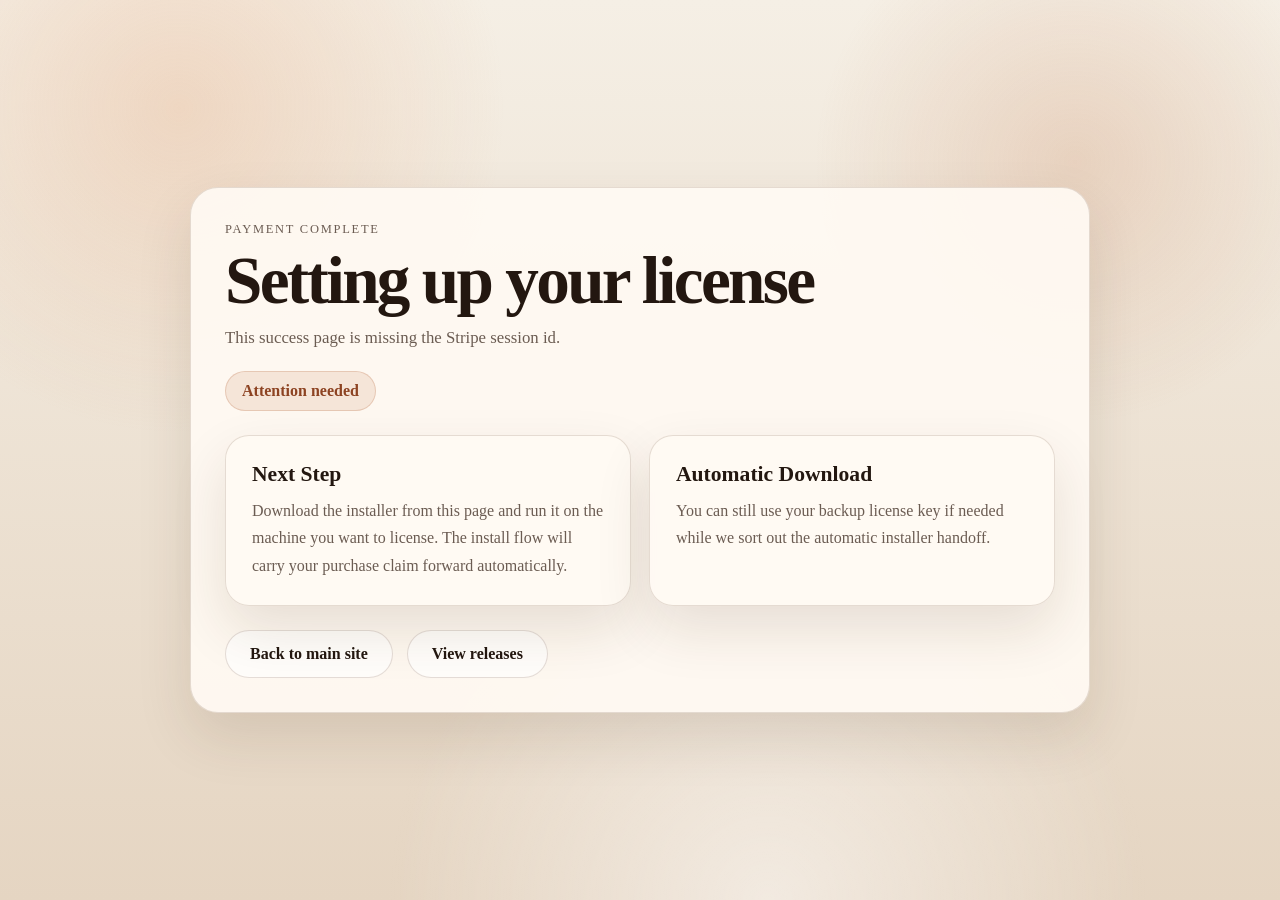
==== success.html @ 4060db36 "Publish updated success page installer flow" ====
<!DOCTYPE html>
<html lang="en">
<head>
  <meta charset="UTF-8" />
  <meta name="viewport" content="width=device-width, initial-scale=1.0" />
  <title>Automator Success</title>
  <meta
    name="description"
    content="Automator checkout success page for license activation and installer download."
  />
  <link rel="stylesheet" href="style.css" />
</head>
<body>
  <div class="page-bg"></div>

  <main class="success-shell">
    <section class="success-card">
      <p class="eyebrow">Payment Complete</p>
      <h1 class="success-title">Setting up your license</h1>
      <p class="success-lead" id="status-message">
        We are confirming your subscription and preparing your activation details.
      </p>

      <div class="status-pill" id="status-pill">Waiting for license</div>

      <div class="license-panel" id="license-panel" hidden>
        <div class="license-row">
          <span class="license-label">License Key</span>
          <code class="license-code" id="license-key">Preparing...</code>
        </div>
        <p class="license-help" id="license-help">
          Keep this as your backup key. The installer from this page will try to license the app automatically on this machine.
        </p>
        <div class="license-actions">
          <button class="button primary small-button" id="copy-license-button" type="button">
            Copy License
          </button>
          <a class="button secondary small-button" id="manual-download-link" href="https://web-production-d343.up.railway.app/billing/stripe/download-installer">
            Download Installer
          </a>
        </div>
      </div>

      <div class="success-grid">
        <article class="card">
          <h2>Next Step</h2>
          <p>
            Download the installer from this page and run it on the machine you want to license. The install flow will carry your purchase claim forward automatically.
          </p>
        </article>

        <article class="card">
          <h2>Automatic Download</h2>
          <p id="download-message">
            When your license is ready, this page will automatically download the installer that is tied to this purchase.
          </p>
        </article>
      </div>

      <div class="checkout-actions success-actions">
        <a class="button secondary" href="index.html">Back to main site</a>
        <a class="button secondary" href="https://github.com/Pbot22/Automator/releases/latest">View releases</a>
      </div>
    </section>
  </main>

  <script>
    (function () {
      const params = new URLSearchParams(window.location.search);
      const sessionId = params.get("session_id") || "";
      const statusMessage = document.getElementById("status-message");
      const statusPill = document.getElementById("status-pill");
      const licensePanel = document.getElementById("license-panel");
      const licenseKey = document.getElementById("license-key");
      const copyButton = document.getElementById("copy-license-button");
      const manualDownloadLink = document.getElementById("manual-download-link");
      const downloadMessage = document.getElementById("download-message");

      let downloadStarted = false;
      let pollAttempts = 0;
      const maxPollAttempts = 18;

      function setReadyState(summary) {
        statusPill.textContent = "License ready";
        statusPill.classList.add("ready");
        statusMessage.textContent = summary.message || "Your license is ready.";
        licensePanel.hidden = false;
        licenseKey.textContent = summary.license_key || "";
        manualDownloadLink.href = summary.download_url || manualDownloadLink.href;
        downloadMessage.textContent =
          "Your installer download will start automatically in a few seconds. If it does not, use the download button.";

        if (!downloadStarted && summary.download_url) {
          downloadStarted = true;
          window.setTimeout(() => {
            window.location.href = summary.download_url;
          }, 5000);
        }
      }

      function setPendingState(message) {
        statusPill.textContent = "Preparing license";
        statusPill.classList.remove("ready");
        statusMessage.textContent = message || "Payment succeeded. We are still preparing your license.";
        downloadMessage.textContent =
          "Please stay on this page while we confirm your purchase and prepare your installer handoff.";
      }

      function setErrorState(message) {
        statusPill.textContent = "Attention needed";
        statusPill.classList.remove("ready");
        statusMessage.textContent = message || "We could not load your license details yet.";
        downloadMessage.textContent =
          "You can still use your backup license key if needed while we sort out the automatic installer handoff.";
      }

      async function fetchSummary() {
        if (!sessionId) {
          setErrorState("This success page is missing the Stripe session id.");
          return;
        }

        try {
          const response = await fetch(
            "https://web-production-d343.up.railway.app/billing/stripe/session-summary?session_id=" +
              encodeURIComponent(sessionId),
            { headers: { Accept: "application/json" } }
          );

          if (!response.ok) {
            throw new Error("Summary request failed with status " + response.status);
          }

          const summary = await response.json();
          manualDownloadLink.href = summary.download_url || manualDownloadLink.href;

          if (summary.ready) {
            setReadyState(summary);
            return;
          }

          pollAttempts += 1;
          setPendingState(summary.message);
          if (pollAttempts < maxPollAttempts) {
            window.setTimeout(fetchSummary, 2500);
          } else {
            setErrorState("Payment succeeded, but the license lookup timed out. Please wait a minute and refresh this page.");
          }
        } catch (error) {
          pollAttempts += 1;
          if (pollAttempts < maxPollAttempts) {
            setPendingState("We are still checking your purchase. Please wait a moment.");
            window.setTimeout(fetchSummary, 2500);
            return;
          }
          setErrorState("We could not confirm your license automatically. Please refresh or contact support.");
        }
      }

      copyButton.addEventListener("click", async () => {
        const value = licenseKey.textContent.trim();
        if (!value || value === "Preparing...") {
          return;
        }
        try {
          await navigator.clipboard.writeText(value);
          copyButton.textContent = "Copied";
          statusMessage.textContent = "License copied. Your installer download should begin automatically in a few seconds.";
          window.setTimeout(() => {
            copyButton.textContent = "Copy License";
          }, 1500);
        } catch (error) {
          copyButton.textContent = "Copy failed";
          window.setTimeout(() => {
            copyButton.textContent = "Copy License";
          }, 1500);
        }
      });

      fetchSummary();
    })();
  </script>
</body>
</html>
---- style.css ----
:root {
  --bg-top: #f5efe5;
  --bg-bottom: #e5d5c2;
  --panel: rgba(255, 250, 244, 0.92);
  --panel-strong: #fff8f0;
  --text: #231710;
  --muted: #6b5c52;
  --accent: #b35a2f;
  --accent-dark: #8d4322;
  --accent-soft: #f0c7a3;
  --line: rgba(110, 80, 58, 0.18);
  --shadow: 0 24px 55px rgba(69, 39, 20, 0.12);
}

* {
  box-sizing: border-box;
}

html {
  scroll-behavior: smooth;
}

body {
  margin: 0;
  font-family: Georgia, "Times New Roman", serif;
  color: var(--text);
  background: linear-gradient(180deg, var(--bg-top) 0%, var(--bg-bottom) 100%);
  min-height: 100vh;
  position: relative;
}

.page-bg {
  position: fixed;
  inset: 0;
  background:
    radial-gradient(circle at 14% 12%, rgba(229, 170, 129, 0.32), transparent 24%),
    radial-gradient(circle at 84% 18%, rgba(196, 122, 78, 0.22), transparent 20%),
    radial-gradient(circle at 60% 100%, rgba(255, 255, 255, 0.5), transparent 32%);
  pointer-events: none;
}

.container {
  width: min(1120px, calc(100% - 32px));
  margin: 0 auto;
  position: relative;
  z-index: 1;
}

.hero {
  padding: 88px 0 48px;
}

.hero-layout {
  display: grid;
  grid-template-columns: minmax(0, 1.25fr) minmax(310px, 0.75fr);
  gap: 28px;
  align-items: start;
}

.hero-copy {
  max-width: 760px;
}

.eyebrow,
.panel-label {
  margin: 0 0 12px;
  font-size: 0.78rem;
  text-transform: uppercase;
  letter-spacing: 0.14em;
  color: var(--muted);
}

h1 {
  margin: 0;
  font-size: clamp(3rem, 7vw, 5.5rem);
  line-height: 0.96;
  letter-spacing: -0.04em;
}

h2 {
  margin: 0;
}

.lead {
  margin: 20px 0 0;
  font-size: 1.18rem;
  line-height: 1.7;
  color: var(--muted);
  max-width: 700px;
}

.hero-actions,
.checkout-actions {
  display: flex;
  flex-wrap: wrap;
  gap: 14px;
  margin-top: 28px;
}

.button {
  display: inline-block;
  padding: 14px 24px;
  border-radius: 999px;
  text-decoration: none;
  font-weight: 700;
  transition: transform 0.18s ease, background-color 0.18s ease, color 0.18s ease, border-color 0.18s ease;
}

.button:hover {
  transform: translateY(-1px);
}

.button.primary,
.button.wide {
  background: var(--accent);
  color: #fff;
}

.button.primary:hover,
.button.wide:hover {
  background: var(--accent-dark);
}

.button.primary.alt {
  background: #955035;
}

.button.secondary {
  border: 1px solid var(--line);
  color: var(--text);
  background: rgba(255, 255, 255, 0.62);
}

.button.wide {
  width: 100%;
  text-align: center;
}

.meta {
  margin-top: 18px;
  color: var(--muted);
  font-size: 0.96rem;
  max-width: 670px;
}

.pricing-panel,
.checkout-card,
.card {
  background: var(--panel);
  border: 1px solid var(--line);
  border-radius: 24px;
  box-shadow: var(--shadow);
  backdrop-filter: blur(6px);
}

.pricing-panel {
  padding: 22px;
  display: grid;
  gap: 16px;
}

.price-card {
  background: rgba(255, 255, 255, 0.62);
  border: 1px solid var(--line);
  border-radius: 22px;
  padding: 18px;
}

.price-card.featured {
  background: linear-gradient(180deg, var(--panel-strong) 0%, rgba(252, 238, 222, 0.95) 100%);
}

.price-top {
  margin-bottom: 16px;
}

.price-top h2 {
  font-size: 1.6rem;
  margin-bottom: 8px;
}

.price-copy {
  margin: 0;
  color: var(--muted);
  line-height: 1.6;
}

.grid {
  display: grid;
  grid-template-columns: repeat(2, minmax(0, 1fr));
  gap: 18px;
  padding-bottom: 22px;
}

.card {
  padding: 26px;
}

.card h2 {
  margin-bottom: 10px;
  font-size: 1.35rem;
}

.card p {
  margin: 0;
  line-height: 1.72;
  color: var(--muted);
}

.card a {
  color: var(--accent-dark);
}

.support-note {
  margin-top: 14px;
}

.checkout-section {
  padding-bottom: 56px;
}

.checkout-card {
  padding: 28px;
}

.checkout-card h2 {
  font-size: 2rem;
  margin-bottom: 10px;
}

.checkout-card p {
  margin: 0;
  color: var(--muted);
  line-height: 1.7;
  max-width: 760px;
}

.footer {
  border-top: 1px solid var(--line);
  padding: 22px 0 32px;
}

.footer-inner {
  display: flex;
  justify-content: space-between;
  gap: 16px;
  flex-wrap: wrap;
  color: var(--muted);
  font-size: 0.95rem;
}

.success-shell {
  min-height: 100vh;
  display: grid;
  place-items: center;
  padding: 40px 16px;
  position: relative;
  z-index: 1;
}

.success-card {
  width: min(900px, 100%);
  background: var(--panel);
  border: 1px solid var(--line);
  border-radius: 28px;
  box-shadow: var(--shadow);
  padding: 34px;
}

.success-title {
  font-size: clamp(2.4rem, 6vw, 4.2rem);
  margin-bottom: 10px;
}

.success-lead {
  margin: 0;
  color: var(--muted);
  line-height: 1.75;
  font-size: 1.05rem;
  max-width: 720px;
}

.status-pill {
  display: inline-flex;
  align-items: center;
  margin-top: 18px;
  padding: 10px 16px;
  border-radius: 999px;
  background: rgba(179, 90, 47, 0.12);
  border: 1px solid rgba(179, 90, 47, 0.22);
  color: var(--accent-dark);
  font-weight: 700;
}

.status-pill.ready {
  background: rgba(67, 143, 78, 0.14);
  border-color: rgba(67, 143, 78, 0.22);
  color: #2f6f37;
}

.license-panel {
  margin-top: 22px;
  background: linear-gradient(180deg, rgba(255, 251, 246, 0.98) 0%, rgba(248, 236, 223, 0.92) 100%);
  border: 1px solid rgba(179, 90, 47, 0.16);
  border-radius: 22px;
  padding: 20px;
  box-shadow: 0 18px 38px rgba(103, 61, 34, 0.10);
}

.license-row {
  display: flex;
  flex-direction: column;
  gap: 10px;
}

.license-label {
  font-size: 0.82rem;
  text-transform: uppercase;
  letter-spacing: 0.14em;
  color: var(--muted);
}

.license-code {
  display: block;
  background: rgba(255, 255, 255, 0.82);
  border: 1px solid rgba(35, 23, 16, 0.10);
  border-radius: 16px;
  padding: 14px 16px;
  font-size: 1.08rem;
  font-weight: 700;
  overflow-wrap: anywhere;
  color: var(--text);
}

.license-help {
  margin: 14px 0 0;
  color: var(--muted);
  line-height: 1.7;
}

.license-actions {
  display: flex;
  flex-wrap: wrap;
  gap: 12px;
  margin-top: 16px;
}

.small-button {
  padding: 12px 18px;
}

.success-grid {
  display: grid;
  grid-template-columns: repeat(2, minmax(0, 1fr));
  gap: 18px;
  margin-top: 24px;
}

.success-actions {
  margin-top: 24px;
}

@media (max-width: 900px) {
  .hero-layout {
    grid-template-columns: 1fr;
  }
}

@media (max-width: 760px) {
  .hero {
    padding: 72px 0 36px;
  }

  .grid {
    grid-template-columns: 1fr;
  }

  .lead {
    font-size: 1.05rem;
  }

  .button {
    width: 100%;
    text-align: center;
  }

  .checkout-card h2 {
    font-size: 1.6rem;
  }

  .success-card {
    padding: 24px;
  }

  .success-grid {
    grid-template-columns: 1fr;
  }
}
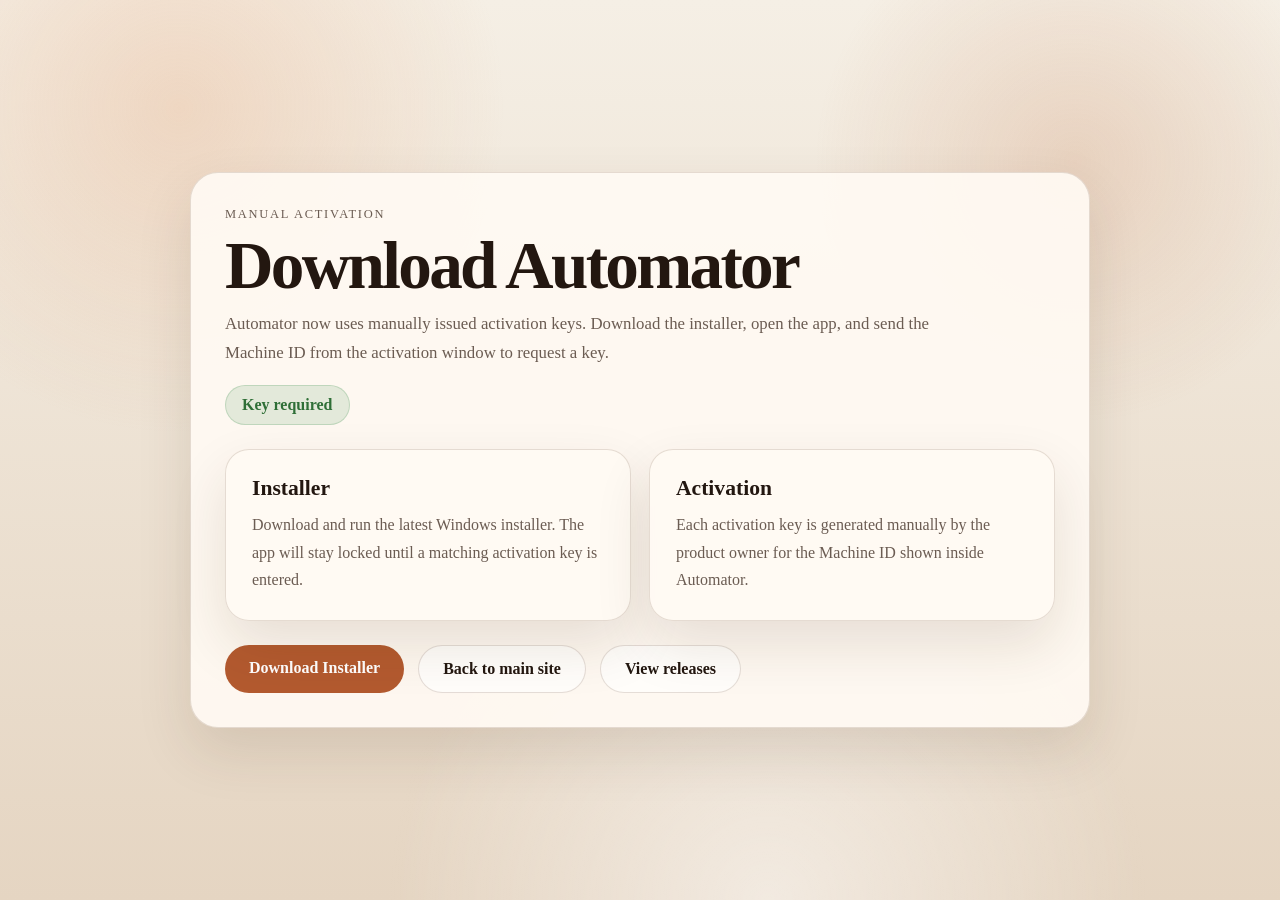
==== commit 14e9f829: "Replace checkout success page with manual activation instructions" ====
--- a/success.html
+++ b/success.html
@@ -3,10 +3,10 @@
 <head>
   <meta charset="UTF-8" />
   <meta name="viewport" content="width=device-width, initial-scale=1.0" />
-  <title>Automator Success</title>
+  <title>Automator Download</title>
   <meta
     name="description"
-    content="Automator checkout success page for license activation and installer download."
+    content="Automator download and manual activation instructions."
   />
   <link rel="stylesheet" href="style.css" />
 </head>
@@ -15,170 +15,41 @@
 
   <main class="success-shell">
     <section class="success-card">
-      <p class="eyebrow">Payment Complete</p>
-      <h1 class="success-title">Setting up your license</h1>
-      <p class="success-lead" id="status-message">
-        We are confirming your subscription and preparing your activation details.
+      <p class="eyebrow">Manual Activation</p>
+      <h1 class="success-title">Download Automator</h1>
+      <p class="success-lead">
+        Automator now uses manually issued activation keys. Download the installer, open the app, and send the Machine ID from the activation window to request a key.
       </p>
 
-      <div class="status-pill" id="status-pill">Waiting for license</div>
-
-      <div class="license-panel" id="license-panel" hidden>
-        <div class="license-row">
-          <span class="license-label">License Key</span>
-          <code class="license-code" id="license-key">Preparing...</code>
-        </div>
-        <p class="license-help" id="license-help">
-          Keep this as your backup key. The installer from this page will try to license the app automatically on this machine.
-        </p>
-        <div class="license-actions">
-          <button class="button primary small-button" id="copy-license-button" type="button">
-            Copy License
-          </button>
-          <a class="button secondary small-button" id="manual-download-link" href="https://web-production-d343.up.railway.app/billing/stripe/download-installer">
-            Download Installer
-          </a>
-        </div>
-      </div>
+      <div class="status-pill ready">Key required</div>
 
       <div class="success-grid">
         <article class="card">
-          <h2>Next Step</h2>
+          <h2>Installer</h2>
           <p>
-            Download the installer from this page and run it on the machine you want to license. The install flow will carry your purchase claim forward automatically.
+            Download and run the latest Windows installer. The app will stay locked until a matching activation key is entered.
           </p>
         </article>
 
         <article class="card">
-          <h2>Automatic Download</h2>
-          <p id="download-message">
-            When your license is ready, this page will automatically download the installer that is tied to this purchase.
+          <h2>Activation</h2>
+          <p>
+            Each activation key is generated manually by the product owner for the Machine ID shown inside Automator.
           </p>
         </article>
       </div>
 
       <div class="checkout-actions success-actions">
+        <a
+          class="button primary"
+          href="https://github.com/Pbot22/Automator/releases/download/v0.1.7/Automator-Setup-v0.1.7.exe"
+        >
+          Download Installer
+        </a>
         <a class="button secondary" href="index.html">Back to main site</a>
         <a class="button secondary" href="https://github.com/Pbot22/Automator/releases/latest">View releases</a>
       </div>
     </section>
   </main>
-
-  <script>
-    (function () {
-      const params = new URLSearchParams(window.location.search);
-      const sessionId = params.get("session_id") || "";
-      const statusMessage = document.getElementById("status-message");
-      const statusPill = document.getElementById("status-pill");
-      const licensePanel = document.getElementById("license-panel");
-      const licenseKey = document.getElementById("license-key");
-      const copyButton = document.getElementById("copy-license-button");
-      const manualDownloadLink = document.getElementById("manual-download-link");
-      const downloadMessage = document.getElementById("download-message");
-
-      let downloadStarted = false;
-      let pollAttempts = 0;
-      const maxPollAttempts = 18;
-
-      function setReadyState(summary) {
-        statusPill.textContent = "License ready";
-        statusPill.classList.add("ready");
-        statusMessage.textContent = summary.message || "Your license is ready.";
-        licensePanel.hidden = false;
-        licenseKey.textContent = summary.license_key || "";
-        manualDownloadLink.href = summary.download_url || manualDownloadLink.href;
-        downloadMessage.textContent =
-          "Your installer download will start automatically in a few seconds. If it does not, use the download button.";
-
-        if (!downloadStarted && summary.download_url) {
-          downloadStarted = true;
-          window.setTimeout(() => {
-            window.location.href = summary.download_url;
-          }, 5000);
-        }
-      }
-
-      function setPendingState(message) {
-        statusPill.textContent = "Preparing license";
-        statusPill.classList.remove("ready");
-        statusMessage.textContent = message || "Payment succeeded. We are still preparing your license.";
-        downloadMessage.textContent =
-          "Please stay on this page while we confirm your purchase and prepare your installer handoff.";
-      }
-
-      function setErrorState(message) {
-        statusPill.textContent = "Attention needed";
-        statusPill.classList.remove("ready");
-        statusMessage.textContent = message || "We could not load your license details yet.";
-        downloadMessage.textContent =
-          "You can still use your backup license key if needed while we sort out the automatic installer handoff.";
-      }
-
-      async function fetchSummary() {
-        if (!sessionId) {
-          setErrorState("This success page is missing the Stripe session id.");
-          return;
-        }
-
-        try {
-          const response = await fetch(
-            "https://web-production-d343.up.railway.app/billing/stripe/session-summary?session_id=" +
-              encodeURIComponent(sessionId),
-            { headers: { Accept: "application/json" } }
-          );
-
-          if (!response.ok) {
-            throw new Error("Summary request failed with status " + response.status);
-          }
-
-          const summary = await response.json();
-          manualDownloadLink.href = summary.download_url || manualDownloadLink.href;
-
-          if (summary.ready) {
-            setReadyState(summary);
-            return;
-          }
-
-          pollAttempts += 1;
-          setPendingState(summary.message);
-          if (pollAttempts < maxPollAttempts) {
-            window.setTimeout(fetchSummary, 2500);
-          } else {
-            setErrorState("Payment succeeded, but the license lookup timed out. Please wait a minute and refresh this page.");
-          }
-        } catch (error) {
-          pollAttempts += 1;
-          if (pollAttempts < maxPollAttempts) {
-            setPendingState("We are still checking your purchase. Please wait a moment.");
-            window.setTimeout(fetchSummary, 2500);
-            return;
-          }
-          setErrorState("We could not confirm your license automatically. Please refresh or contact support.");
-        }
-      }
-
-      copyButton.addEventListener("click", async () => {
-        const value = licenseKey.textContent.trim();
-        if (!value || value === "Preparing...") {
-          return;
-        }
-        try {
-          await navigator.clipboard.writeText(value);
-          copyButton.textContent = "Copied";
-          statusMessage.textContent = "License copied. Your installer download should begin automatically in a few seconds.";
-          window.setTimeout(() => {
-            copyButton.textContent = "Copy License";
-          }, 1500);
-        } catch (error) {
-          copyButton.textContent = "Copy failed";
-          window.setTimeout(() => {
-            copyButton.textContent = "Copy License";
-          }, 1500);
-        }
-      });
-
-      fetchSummary();
-    })();
-  </script>
 </body>
 </html>
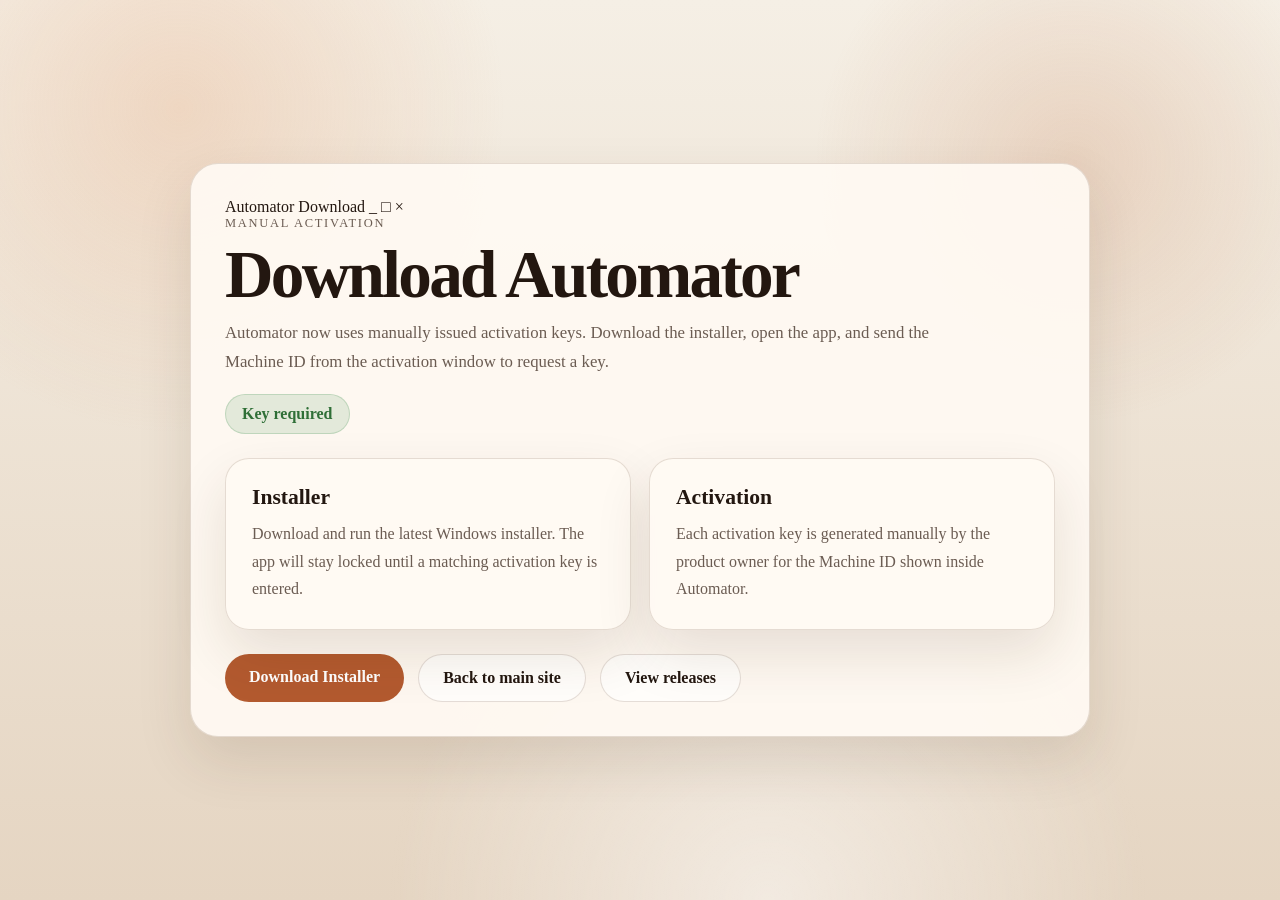
==== commit a08ef3f5: "Match success page to Automator UI style" ====
--- a/success.html
+++ b/success.html
@@ -15,39 +15,49 @@
 
   <main class="success-shell">
     <section class="success-card">
-      <p class="eyebrow">Manual Activation</p>
-      <h1 class="success-title">Download Automator</h1>
-      <p class="success-lead">
-        Automator now uses manually issued activation keys. Download the installer, open the app, and send the Machine ID from the activation window to request a key.
-      </p>
+      <div class="window-titlebar">
+        <span class="window-title"><span class="window-icon"></span>Automator Download</span>
+        <span class="window-controls">
+          <span class="window-control">_</span>
+          <span class="window-control">□</span>
+          <span class="window-control">×</span>
+        </span>
+      </div>
+      <div class="window-body">
+        <p class="eyebrow">Manual Activation</p>
+        <h1 class="success-title">Download Automator</h1>
+        <p class="success-lead">
+          Automator now uses manually issued activation keys. Download the installer, open the app, and send the Machine ID from the activation window to request a key.
+        </p>
 
-      <div class="status-pill ready">Key required</div>
+        <div class="status-pill ready">Key required</div>
 
-      <div class="success-grid">
-        <article class="card">
-          <h2>Installer</h2>
-          <p>
-            Download and run the latest Windows installer. The app will stay locked until a matching activation key is entered.
-          </p>
-        </article>
+        <div class="success-grid">
+          <article class="card">
+            <h2>Installer</h2>
+            <p>
+              Download and run the latest Windows installer. The app will stay locked until a matching activation key is entered.
+            </p>
+          </article>
 
-        <article class="card">
-          <h2>Activation</h2>
-          <p>
-            Each activation key is generated manually by the product owner for the Machine ID shown inside Automator.
-          </p>
-        </article>
-      </div>
+          <article class="card">
+            <h2>Activation</h2>
+            <p>
+              Each activation key is generated manually by the product owner for the Machine ID shown inside Automator.
+            </p>
+          </article>
+        </div>
 
-      <div class="checkout-actions success-actions">
-        <a
-          class="button primary"
-          href="https://github.com/Pbot22/Automator/releases/download/v0.1.7/Automator-Setup-v0.1.7.exe"
-        >
-          Download Installer
-        </a>
-        <a class="button secondary" href="index.html">Back to main site</a>
-        <a class="button secondary" href="https://github.com/Pbot22/Automator/releases/latest">View releases</a>
+        <div class="checkout-actions success-actions">
+          <a
+            class="button primary"
+            href="https://github.com/Pbot22/Automator/releases/download/v0.1.8/Automator-Setup-v0.1.8.exe"
+          >
+            Download Installer
+          </a>
+          <a class="button secondary" href="index.html">Back to main site</a>
+          <a class="button secondary" href="https://github.com/Pbot22/Automator/releases/latest">View releases</a>
+        </div>
       </div>
     </section>
   </main>
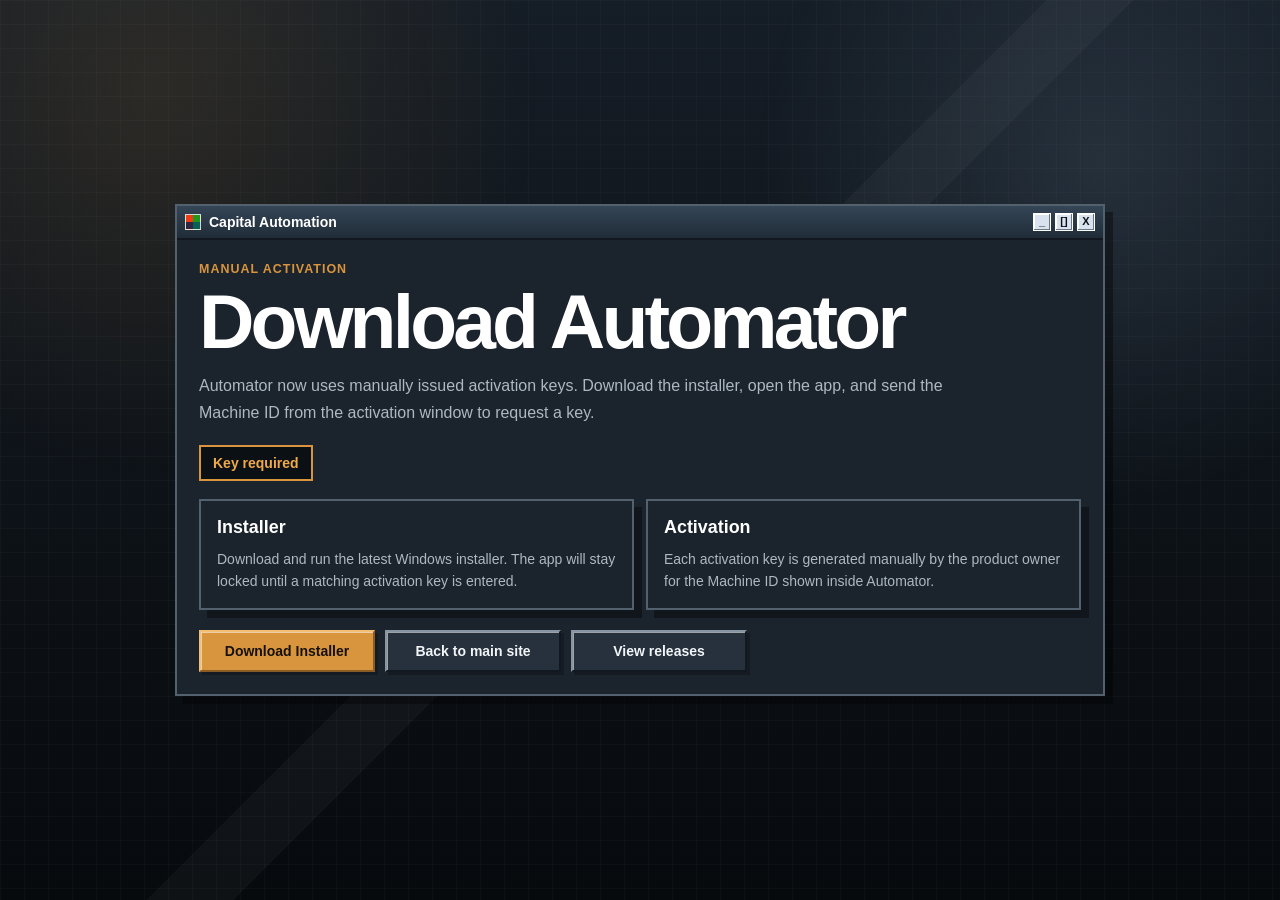
==== commit 4f592f7e: "Apply capital automation success page style" ====
--- a/success.html
+++ b/success.html
@@ -3,7 +3,7 @@
 <head>
   <meta charset="UTF-8" />
   <meta name="viewport" content="width=device-width, initial-scale=1.0" />
-  <title>Automator Download</title>
+  <title>Capital Automation Download</title>
   <meta
     name="description"
     content="Automator download and manual activation instructions."
@@ -16,11 +16,11 @@
   <main class="success-shell">
     <section class="success-card">
       <div class="window-titlebar">
-        <span class="window-title"><span class="window-icon"></span>Automator Download</span>
+        <span class="window-title"><span class="window-icon"><span class="brand-sweep"></span></span>Capital Automation</span>
         <span class="window-controls">
           <span class="window-control">_</span>
-          <span class="window-control">□</span>
-          <span class="window-control">×</span>
+          <span class="window-control">[]</span>
+          <span class="window-control">X</span>
         </span>
       </div>
       <div class="window-body">
--- a/style.css
+++ b/style.css
@@ -1,15 +1,18 @@
 :root {
-  --bg-top: #f5efe5;
-  --bg-bottom: #e5d5c2;
-  --panel: rgba(255, 250, 244, 0.92);
-  --panel-strong: #fff8f0;
-  --text: #231710;
-  --muted: #6b5c52;
-  --accent: #b35a2f;
-  --accent-dark: #8d4322;
-  --accent-soft: #f0c7a3;
-  --line: rgba(110, 80, 58, 0.18);
-  --shadow: 0 24px 55px rgba(69, 39, 20, 0.12);
+  --bg: #10151b;
+  --bg-deep: #070a0d;
+  --panel: #1b232d;
+  --panel-alt: #26313d;
+  --titlebar: #344556;
+  --titlebar-dark: #202c38;
+  --text: #f2f5f7;
+  --muted: #aeb8c2;
+  --accent: #d8953d;
+  --accent-active: #f0aa4a;
+  --border: #53606d;
+  --border-bright: #8795a3;
+  --input: #0b1015;
+  --shadow: 8px 8px 0 rgba(0, 0, 0, 0.38);
 }
 
 * {
@@ -22,59 +25,127 @@
 
 body {
   margin: 0;
-  font-family: Georgia, "Times New Roman", serif;
+  min-height: 100vh;
   color: var(--text);
-  background: linear-gradient(180deg, var(--bg-top) 0%, var(--bg-bottom) 100%);
-  min-height: 100vh;
-  position: relative;
+  background:
+    linear-gradient(90deg, rgba(255, 255, 255, 0.025) 1px, transparent 1px),
+    linear-gradient(rgba(255, 255, 255, 0.025) 1px, transparent 1px),
+    linear-gradient(180deg, #151d26 0%, var(--bg-deep) 100%);
+  background-size: 24px 24px, 24px 24px, auto;
+  font-family: Tahoma, "MS Sans Serif", "Segoe UI", sans-serif;
+  font-size: 14px;
 }
 
 .page-bg {
   position: fixed;
   inset: 0;
   background:
-    radial-gradient(circle at 14% 12%, rgba(229, 170, 129, 0.32), transparent 24%),
-    radial-gradient(circle at 84% 18%, rgba(196, 122, 78, 0.22), transparent 20%),
-    radial-gradient(circle at 60% 100%, rgba(255, 255, 255, 0.5), transparent 32%);
+    radial-gradient(circle at 12% 10%, rgba(216, 149, 61, 0.13), transparent 28%),
+    radial-gradient(circle at 86% 18%, rgba(88, 107, 126, 0.28), transparent 26%),
+    linear-gradient(135deg, transparent 0 48%, rgba(255, 255, 255, 0.035) 48% 52%, transparent 52% 100%);
   pointer-events: none;
 }
 
 .container {
-  width: min(1120px, calc(100% - 32px));
+  width: min(1120px, calc(100% - 24px));
   margin: 0 auto;
   position: relative;
   z-index: 1;
 }
 
 .hero {
-  padding: 88px 0 48px;
+  padding: 34px 0 22px;
 }
 
 .hero-layout {
   display: grid;
-  grid-template-columns: minmax(0, 1.25fr) minmax(310px, 0.75fr);
-  gap: 28px;
+  grid-template-columns: minmax(0, 1.1fr) minmax(310px, 0.9fr);
+  gap: 14px;
   align-items: start;
 }
 
+.hero-copy,
+.pricing-panel,
+.checkout-card,
+.card,
+.success-card {
+  background: var(--panel);
+  border: 2px solid var(--border);
+  box-shadow: var(--shadow);
+}
+
 .hero-copy {
-  max-width: 760px;
+  min-height: 100%;
+  padding: 0;
+}
+
+.window-titlebar {
+  display: flex;
+  align-items: center;
+  justify-content: space-between;
+  min-height: 34px;
+  padding: 6px 8px;
+  color: #fff;
+  background: linear-gradient(180deg, var(--titlebar) 0%, var(--titlebar-dark) 100%);
+  border-bottom: 2px solid #111820;
+  font-weight: 700;
+}
+
+.window-title {
+  display: inline-flex;
+  align-items: center;
+  gap: 8px;
+}
+
+.window-icon {
+  width: 16px;
+  height: 16px;
+  display: inline-block;
+  background:
+    linear-gradient(90deg, #f04747 0 50%, #24b25e 50%),
+    linear-gradient(#ffd64a 0 50%, #3488e8 50%);
+  background-blend-mode: multiply;
+  border: 1px solid rgba(255, 255, 255, 0.8);
+}
+
+.window-controls {
+  display: flex;
+  gap: 4px;
+}
+
+.window-control {
+  width: 18px;
+  height: 18px;
+  display: grid;
+  place-items: center;
+  color: #0b1116;
+  background: #d9e3ef;
+  border: 1px solid #fff;
+  box-shadow: inset -1px -1px 0 #6b7785, inset 1px 1px 0 #ffffff;
+  font-size: 11px;
+  line-height: 1;
+}
+
+.window-body {
+  padding: 22px;
 }
 
 .eyebrow,
 .panel-label {
-  margin: 0 0 12px;
+  margin: 0 0 10px;
+  color: var(--accent);
   font-size: 0.78rem;
+  font-weight: 700;
+  letter-spacing: 0.08em;
   text-transform: uppercase;
-  letter-spacing: 0.14em;
-  color: var(--muted);
 }
 
 h1 {
   margin: 0;
-  font-size: clamp(3rem, 7vw, 5.5rem);
-  line-height: 0.96;
-  letter-spacing: -0.04em;
+  color: #ffffff;
+  font-size: clamp(2.7rem, 7vw, 5.6rem);
+  line-height: 0.92;
+  letter-spacing: -0.05em;
 }
 
 h2 {
@@ -82,314 +153,223 @@
 }
 
 .lead {
-  margin: 20px 0 0;
-  font-size: 1.18rem;
-  line-height: 1.7;
-  color: var(--muted);
   max-width: 700px;
+  margin: 18px 0 0;
+  color: var(--muted);
+  font-size: 1.08rem;
+  line-height: 1.65;
 }
 
 .hero-actions,
 .checkout-actions {
   display: flex;
   flex-wrap: wrap;
-  gap: 14px;
-  margin-top: 28px;
+  gap: 10px;
+  margin-top: 22px;
 }
 
 .button {
   display: inline-block;
-  padding: 14px 24px;
-  border-radius: 999px;
+  min-width: 176px;
+  padding: 11px 16px;
+  color: #16100a;
+  background: var(--accent);
+  border: 2px solid #f2bf75;
+  border-right-color: #8a5b22;
+  border-bottom-color: #8a5b22;
+  border-radius: 0;
+  box-shadow: inset 1px 1px 0 rgba(255, 255, 255, 0.55), 3px 3px 0 rgba(0, 0, 0, 0.22);
+  font-weight: 700;
+  text-align: center;
   text-decoration: none;
-  font-weight: 700;
-  transition: transform 0.18s ease, background-color 0.18s ease, color 0.18s ease, border-color 0.18s ease;
 }
 
 .button:hover {
-  transform: translateY(-1px);
-}
-
-.button.primary,
-.button.wide {
-  background: var(--accent);
-  color: #fff;
-}
-
-.button.primary:hover,
-.button.wide:hover {
-  background: var(--accent-dark);
-}
-
-.button.primary.alt {
-  background: #955035;
+  background: var(--accent-active);
+}
+
+.button:active {
+  transform: translate(2px, 2px);
+  box-shadow: inset -1px -1px 0 rgba(255, 255, 255, 0.35), 1px 1px 0 rgba(0, 0, 0, 0.22);
 }
 
 .button.secondary {
-  border: 1px solid var(--line);
   color: var(--text);
-  background: rgba(255, 255, 255, 0.62);
+  background: var(--panel-alt);
+  border-color: var(--border-bright);
+  border-right-color: #111820;
+  border-bottom-color: #111820;
 }
 
 .button.wide {
   width: 100%;
-  text-align: center;
 }
 
 .meta {
-  margin-top: 18px;
-  color: var(--muted);
-  font-size: 0.96rem;
-  max-width: 670px;
-}
-
-.pricing-panel,
-.checkout-card,
+  margin: 18px 0 0;
+  padding: 10px 12px;
+  color: var(--muted);
+  background: var(--input);
+  border: 1px solid var(--border);
+  font-size: 0.92rem;
+}
+
+.pricing-panel {
+  padding: 12px;
+}
+
+.price-card {
+  margin-top: 12px;
+  padding: 16px;
+  background: var(--input);
+  border: 2px solid var(--border);
+}
+
+.price-card.featured {
+  border-color: var(--accent);
+  background: linear-gradient(180deg, #2a2117 0%, var(--input) 100%);
+}
+
+.price-top {
+  margin-bottom: 14px;
+}
+
+.price-top h2 {
+  margin-bottom: 8px;
+  color: #fff;
+  font-size: 1.35rem;
+}
+
+.price-copy {
+  margin: 0;
+  color: var(--muted);
+  line-height: 1.55;
+}
+
+.grid {
+  display: grid;
+  grid-template-columns: repeat(4, minmax(0, 1fr));
+  gap: 12px;
+  padding-bottom: 16px;
+}
+
 .card {
-  background: var(--panel);
-  border: 1px solid var(--line);
-  border-radius: 24px;
-  box-shadow: var(--shadow);
-  backdrop-filter: blur(6px);
-}
-
-.pricing-panel {
-  padding: 22px;
-  display: grid;
-  gap: 16px;
-}
-
-.price-card {
-  background: rgba(255, 255, 255, 0.62);
-  border: 1px solid var(--line);
-  border-radius: 22px;
-  padding: 18px;
-}
-
-.price-card.featured {
-  background: linear-gradient(180deg, var(--panel-strong) 0%, rgba(252, 238, 222, 0.95) 100%);
-}
-
-.price-top {
-  margin-bottom: 16px;
-}
-
-.price-top h2 {
-  font-size: 1.6rem;
-  margin-bottom: 8px;
-}
-
-.price-copy {
-  margin: 0;
-  color: var(--muted);
-  line-height: 1.6;
-}
-
-.grid {
-  display: grid;
-  grid-template-columns: repeat(2, minmax(0, 1fr));
-  gap: 18px;
-  padding-bottom: 22px;
-}
-
-.card {
-  padding: 26px;
+  padding: 16px;
 }
 
 .card h2 {
   margin-bottom: 10px;
-  font-size: 1.35rem;
+  color: #fff;
+  font-size: 1.12rem;
 }
 
 .card p {
   margin: 0;
-  line-height: 1.72;
-  color: var(--muted);
+  color: var(--muted);
+  line-height: 1.6;
 }
 
 .card a {
-  color: var(--accent-dark);
-}
-
-.support-note {
-  margin-top: 14px;
+  color: var(--accent-active);
 }
 
 .checkout-section {
-  padding-bottom: 56px;
+  padding-bottom: 42px;
 }
 
 .checkout-card {
-  padding: 28px;
+  padding: 18px;
+  background: var(--panel);
 }
 
 .checkout-card h2 {
-  font-size: 2rem;
   margin-bottom: 10px;
+  color: #fff;
+  font-size: 1.75rem;
 }
 
 .checkout-card p {
-  margin: 0;
-  color: var(--muted);
-  line-height: 1.7;
-  max-width: 760px;
+  max-width: 780px;
+  margin: 0;
+  color: var(--muted);
+  line-height: 1.65;
 }
 
 .footer {
-  border-top: 1px solid var(--line);
-  padding: 22px 0 32px;
+  padding: 16px 0 28px;
+  border-top: 2px solid var(--border);
 }
 
 .footer-inner {
   display: flex;
+  flex-wrap: wrap;
   justify-content: space-between;
-  gap: 16px;
-  flex-wrap: wrap;
-  color: var(--muted);
-  font-size: 0.95rem;
+  gap: 12px;
+  color: var(--muted);
+  font-size: 0.9rem;
 }
 
 .success-shell {
   min-height: 100vh;
   display: grid;
   place-items: center;
-  padding: 40px 16px;
+  padding: 28px 12px;
   position: relative;
   z-index: 1;
 }
 
 .success-card {
-  width: min(900px, 100%);
-  background: var(--panel);
-  border: 1px solid var(--line);
-  border-radius: 28px;
-  box-shadow: var(--shadow);
-  padding: 34px;
+  width: min(930px, 100%);
 }
 
 .success-title {
-  font-size: clamp(2.4rem, 6vw, 4.2rem);
-  margin-bottom: 10px;
+  font-size: clamp(2.3rem, 6vw, 4.8rem);
 }
 
 .success-lead {
-  margin: 0;
-  color: var(--muted);
-  line-height: 1.75;
-  font-size: 1.05rem;
-  max-width: 720px;
+  max-width: 760px;
+  margin: 16px 0 0;
+  color: var(--muted);
+  line-height: 1.7;
+  font-size: 1rem;
 }
 
 .status-pill {
   display: inline-flex;
   align-items: center;
   margin-top: 18px;
-  padding: 10px 16px;
-  border-radius: 999px;
-  background: rgba(179, 90, 47, 0.12);
-  border: 1px solid rgba(179, 90, 47, 0.22);
-  color: var(--accent-dark);
+  padding: 8px 12px;
+  color: var(--accent-active);
+  background: var(--input);
+  border: 2px solid var(--accent);
   font-weight: 700;
 }
 
-.status-pill.ready {
-  background: rgba(67, 143, 78, 0.14);
-  border-color: rgba(67, 143, 78, 0.22);
-  color: #2f6f37;
-}
-
-.license-panel {
-  margin-top: 22px;
-  background: linear-gradient(180deg, rgba(255, 251, 246, 0.98) 0%, rgba(248, 236, 223, 0.92) 100%);
-  border: 1px solid rgba(179, 90, 47, 0.16);
-  border-radius: 22px;
-  padding: 20px;
-  box-shadow: 0 18px 38px rgba(103, 61, 34, 0.10);
-}
-
-.license-row {
-  display: flex;
-  flex-direction: column;
-  gap: 10px;
-}
-
-.license-label {
-  font-size: 0.82rem;
-  text-transform: uppercase;
-  letter-spacing: 0.14em;
-  color: var(--muted);
-}
-
-.license-code {
-  display: block;
-  background: rgba(255, 255, 255, 0.82);
-  border: 1px solid rgba(35, 23, 16, 0.10);
-  border-radius: 16px;
-  padding: 14px 16px;
-  font-size: 1.08rem;
-  font-weight: 700;
-  overflow-wrap: anywhere;
-  color: var(--text);
-}
-
-.license-help {
-  margin: 14px 0 0;
-  color: var(--muted);
-  line-height: 1.7;
-}
-
-.license-actions {
-  display: flex;
-  flex-wrap: wrap;
+.success-grid {
+  display: grid;
+  grid-template-columns: repeat(2, minmax(0, 1fr));
   gap: 12px;
-  margin-top: 16px;
-}
-
-.small-button {
-  padding: 12px 18px;
-}
-
-.success-grid {
-  display: grid;
-  grid-template-columns: repeat(2, minmax(0, 1fr));
-  gap: 18px;
-  margin-top: 24px;
+  margin-top: 18px;
 }
 
 .success-actions {
-  margin-top: 24px;
-}
-
-@media (max-width: 900px) {
-  .hero-layout {
-    grid-template-columns: 1fr;
-  }
-}
-
-@media (max-width: 760px) {
-  .hero {
-    padding: 72px 0 36px;
-  }
-
+  margin-top: 20px;
+}
+
+@media (max-width: 940px) {
+  .hero-layout,
   .grid {
     grid-template-columns: 1fr;
   }
-
-  .lead {
-    font-size: 1.05rem;
+}
+
+@media (max-width: 680px) {
+  .window-body {
+    padding: 16px;
   }
 
   .button {
     width: 100%;
-    text-align: center;
-  }
-
-  .checkout-card h2 {
-    font-size: 1.6rem;
-  }
-
-  .success-card {
-    padding: 24px;
   }
 
   .success-grid {
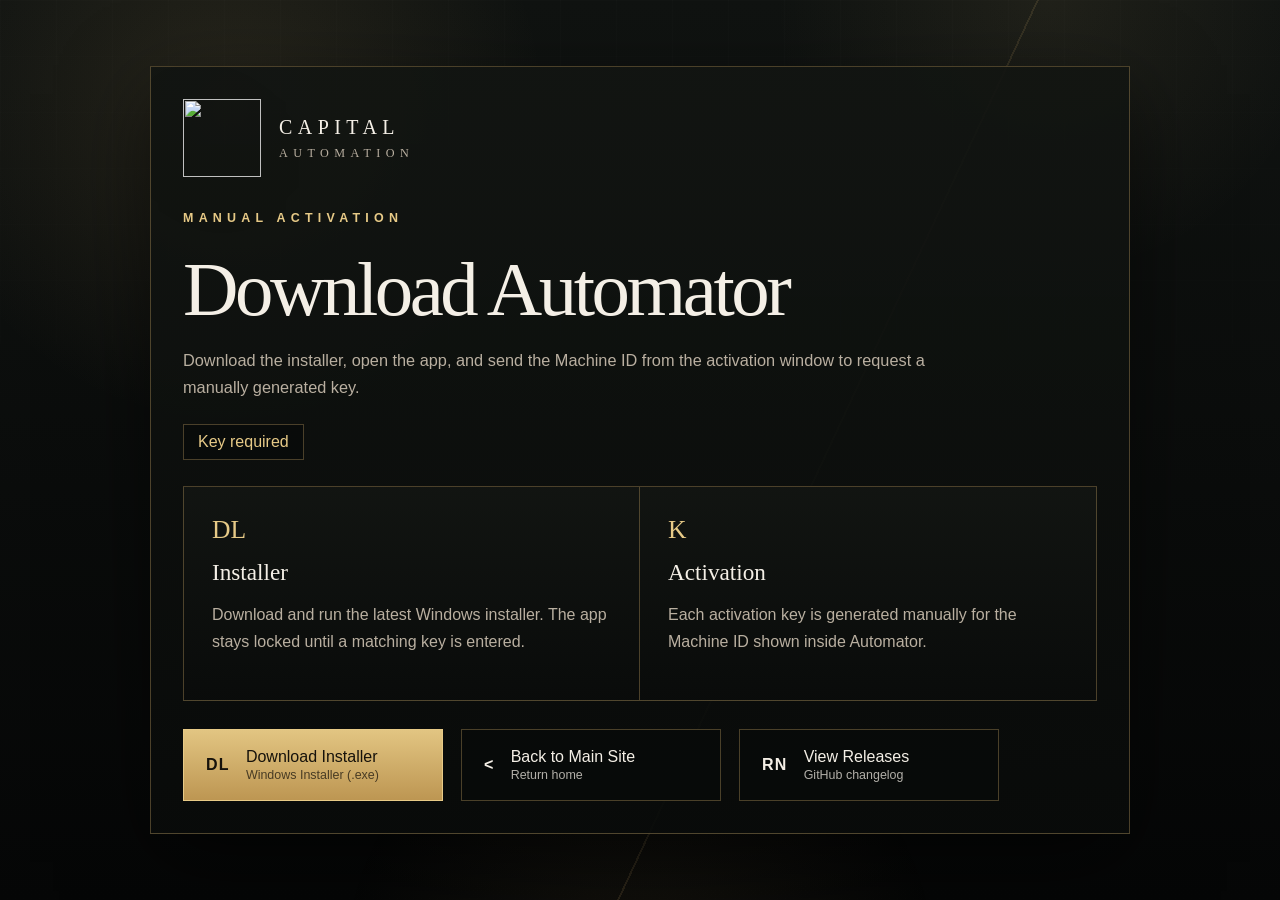
==== commit 73dd7aca: "Redesign Capital Automation download page" ====
--- a/success.html
+++ b/success.html
@@ -3,10 +3,10 @@
 <head>
   <meta charset="UTF-8" />
   <meta name="viewport" content="width=device-width, initial-scale=1.0" />
-  <title>Capital Automation Download</title>
+  <title>Download Capital Automation</title>
   <meta
     name="description"
-    content="Automator download and manual activation instructions."
+    content="Download Capital Automation and activate it with a manually issued license key."
   />
   <link rel="stylesheet" href="style.css" />
 </head>
@@ -15,49 +15,56 @@
 
   <main class="success-shell">
     <section class="success-card">
-      <div class="window-titlebar">
-        <span class="window-title"><span class="window-icon"><span class="brand-sweep"></span></span>Capital Automation</span>
-        <span class="window-controls">
-          <span class="window-control">_</span>
-          <span class="window-control">[]</span>
-          <span class="window-control">X</span>
+      <a class="brand success-brand" href="index.html" aria-label="Capital Automation home">
+        <img src="capital_automation_logo_web.png" alt="" class="brand-logo" />
+        <span class="brand-wordmark">
+          <span>Capital</span>
+          <span>Automation</span>
         </span>
+      </a>
+
+      <p class="eyebrow">Manual Activation</p>
+      <h1>Download Automator</h1>
+      <p class="success-lead">
+        Download the installer, open the app, and send the Machine ID from the activation window
+        to request a manually generated key.
+      </p>
+
+      <div class="status-pill">Key required</div>
+
+      <div class="success-grid">
+        <article class="feature-card">
+          <span class="feature-icon">DL</span>
+          <h2>Installer</h2>
+          <p>Download and run the latest Windows installer. The app stays locked until a matching key is entered.</p>
+        </article>
+
+        <article class="feature-card">
+          <span class="feature-icon">K</span>
+          <h2>Activation</h2>
+          <p>Each activation key is generated manually for the Machine ID shown inside Automator.</p>
+        </article>
       </div>
-      <div class="window-body">
-        <p class="eyebrow">Manual Activation</p>
-        <h1 class="success-title">Download Automator</h1>
-        <p class="success-lead">
-          Automator now uses manually issued activation keys. Download the installer, open the app, and send the Machine ID from the activation window to request a key.
-        </p>
 
-        <div class="status-pill ready">Key required</div>
-
-        <div class="success-grid">
-          <article class="card">
-            <h2>Installer</h2>
-            <p>
-              Download and run the latest Windows installer. The app will stay locked until a matching activation key is entered.
-            </p>
-          </article>
-
-          <article class="card">
-            <h2>Activation</h2>
-            <p>
-              Each activation key is generated manually by the product owner for the Machine ID shown inside Automator.
-            </p>
-          </article>
-        </div>
-
-        <div class="checkout-actions success-actions">
-          <a
-            class="button primary"
-            href="https://github.com/Pbot22/Automator/releases/download/v0.1.8/Automator-Setup-v0.1.8.exe"
-          >
-            Download Installer
-          </a>
-          <a class="button secondary" href="index.html">Back to main site</a>
-          <a class="button secondary" href="https://github.com/Pbot22/Automator/releases/latest">View releases</a>
-        </div>
+      <div class="hero-actions success-actions">
+        <a
+          class="button primary"
+          href="https://github.com/Pbot22/Automator/releases/download/v0.1.8/Automator-Setup-v0.1.8.exe"
+        >
+          <span class="button-icon">DL</span>
+          Download Installer
+          <small>Windows Installer (.exe)</small>
+        </a>
+        <a class="button secondary" href="index.html">
+          <span class="button-icon">&lt;</span>
+          Back to Main Site
+          <small>Return home</small>
+        </a>
+        <a class="button secondary" href="https://github.com/Pbot22/Automator/releases/latest">
+          <span class="button-icon">RN</span>
+          View Releases
+          <small>GitHub changelog</small>
+        </a>
       </div>
     </section>
   </main>
--- a/style.css
+++ b/style.css
@@ -1,18 +1,19 @@
 :root {
-  --bg: #10151b;
-  --bg-deep: #070a0d;
-  --panel: #1b232d;
-  --panel-alt: #26313d;
-  --titlebar: #344556;
-  --titlebar-dark: #202c38;
-  --text: #f2f5f7;
-  --muted: #aeb8c2;
-  --accent: #d8953d;
-  --accent-active: #f0aa4a;
-  --border: #53606d;
-  --border-bright: #8795a3;
-  --input: #0b1015;
-  --shadow: 8px 8px 0 rgba(0, 0, 0, 0.38);
+  --bg: #0a0c0b;
+  --bg-soft: #101311;
+  --panel: rgba(15, 18, 16, 0.92);
+  --panel-strong: #111511;
+  --panel-soft: #161a17;
+  --text: #f4efe6;
+  --muted: #b9afa0;
+  --dim: #81776b;
+  --gold: #c9a767;
+  --gold-bright: #e7ca87;
+  --gold-dark: #7b6336;
+  --line: rgba(201, 167, 103, 0.34);
+  --line-soft: rgba(201, 167, 103, 0.16);
+  --green: #75a86c;
+  --shadow: 0 28px 80px rgba(0, 0, 0, 0.52);
 }
 
 * {
@@ -28,351 +29,555 @@
   min-height: 100vh;
   color: var(--text);
   background:
+    radial-gradient(circle at 18% 12%, rgba(201, 167, 103, 0.13), transparent 24%),
+    radial-gradient(circle at 82% 0%, rgba(231, 202, 135, 0.08), transparent 20%),
+    linear-gradient(180deg, #101311 0%, #050606 100%);
+  font-family: "Segoe UI", Tahoma, sans-serif;
+}
+
+body::before {
+  content: "";
+  position: fixed;
+  inset: 0;
+  background:
     linear-gradient(90deg, rgba(255, 255, 255, 0.025) 1px, transparent 1px),
-    linear-gradient(rgba(255, 255, 255, 0.025) 1px, transparent 1px),
-    linear-gradient(180deg, #151d26 0%, var(--bg-deep) 100%);
-  background-size: 24px 24px, 24px 24px, auto;
-  font-family: Tahoma, "MS Sans Serif", "Segoe UI", sans-serif;
-  font-size: 14px;
+    linear-gradient(rgba(255, 255, 255, 0.018) 1px, transparent 1px);
+  background-size: 56px 56px;
+  mask-image: linear-gradient(180deg, rgba(0, 0, 0, 0.55), transparent 70%);
+  pointer-events: none;
 }
 
 .page-bg {
   position: fixed;
   inset: 0;
   background:
-    radial-gradient(circle at 12% 10%, rgba(216, 149, 61, 0.13), transparent 28%),
-    radial-gradient(circle at 86% 18%, rgba(88, 107, 126, 0.28), transparent 26%),
-    linear-gradient(135deg, transparent 0 48%, rgba(255, 255, 255, 0.035) 48% 52%, transparent 52% 100%);
+    linear-gradient(115deg, transparent 0 61%, rgba(201, 167, 103, 0.14) 61% 61.12%, transparent 61.12% 100%),
+    radial-gradient(circle at 50% 108%, rgba(201, 167, 103, 0.08), transparent 26%);
   pointer-events: none;
 }
 
-.container {
-  width: min(1120px, calc(100% - 24px));
+.site-shell {
+  width: min(1180px, calc(100% - 40px));
   margin: 0 auto;
   position: relative;
   z-index: 1;
 }
 
+.nav {
+  display: grid;
+  grid-template-columns: auto 1fr auto;
+  align-items: center;
+  gap: 28px;
+  padding: 26px 0;
+  border-bottom: 1px solid var(--line-soft);
+}
+
+.brand {
+  display: inline-flex;
+  align-items: center;
+  gap: 18px;
+  color: var(--text);
+  text-decoration: none;
+}
+
+.brand-logo {
+  width: 78px;
+  height: 78px;
+  object-fit: contain;
+  filter: drop-shadow(0 18px 30px rgba(0, 0, 0, 0.45));
+}
+
+.brand-wordmark {
+  display: grid;
+  gap: 7px;
+  font-family: Georgia, "Times New Roman", serif;
+  letter-spacing: 0.34em;
+  text-transform: uppercase;
+}
+
+.brand-wordmark span:first-child {
+  font-size: 1.25rem;
+}
+
+.brand-wordmark span:last-child {
+  color: var(--muted);
+  font-size: 0.76rem;
+}
+
+.nav-links {
+  display: flex;
+  justify-content: center;
+  gap: 34px;
+}
+
+.nav-links a,
+.footer a,
+.feature-card a,
+.version-lockup a {
+  color: var(--text);
+  text-decoration: none;
+}
+
+.nav-links a {
+  position: relative;
+  color: #e8dfd1;
+  font-family: Georgia, "Times New Roman", serif;
+  font-size: 1rem;
+}
+
+.nav-links a.active::after,
+.nav-links a:hover::after {
+  content: "";
+  position: absolute;
+  left: 0;
+  right: 0;
+  bottom: -13px;
+  height: 2px;
+  background: var(--gold-bright);
+}
+
+.release-badge {
+  min-width: 148px;
+  padding: 14px 18px;
+  text-align: center;
+  border: 1px solid var(--line);
+  background: rgba(8, 10, 9, 0.8);
+}
+
+.release-badge span {
+  display: block;
+  color: var(--text);
+  font-family: Georgia, "Times New Roman", serif;
+  font-size: 0.86rem;
+}
+
+.release-badge strong {
+  display: block;
+  margin-top: 7px;
+  color: var(--gold-bright);
+  font-family: Georgia, "Times New Roman", serif;
+  font-size: 1.45rem;
+  font-weight: 400;
+}
+
 .hero {
-  padding: 34px 0 22px;
-}
-
-.hero-layout {
-  display: grid;
-  grid-template-columns: minmax(0, 1.1fr) minmax(310px, 0.9fr);
+  display: grid;
+  grid-template-columns: minmax(0, 1fr) 380px;
+  gap: 40px;
+  padding: 28px 0 36px;
+}
+
+.hero-copy {
+  padding: 26px 8px 0 20px;
+}
+
+.eyebrow {
+  margin: 0 0 28px;
+  color: var(--gold-bright);
+  font-size: 0.78rem;
+  font-weight: 700;
+  letter-spacing: 0.42em;
+  text-transform: uppercase;
+}
+
+h1,
+h2,
+h3 {
+  margin: 0;
+  font-family: Georgia, "Times New Roman", serif;
+  font-weight: 400;
+}
+
+h1 {
+  max-width: 760px;
+  font-size: clamp(3.2rem, 7vw, 5.6rem);
+  line-height: 0.94;
+  letter-spacing: -0.045em;
+}
+
+.lead {
+  max-width: 700px;
+  margin: 28px 0 0;
+  color: #d2c8ba;
+  font-size: 1.08rem;
+  line-height: 1.75;
+  letter-spacing: 0.02em;
+}
+
+.hero-actions {
+  display: flex;
+  flex-wrap: wrap;
+  gap: 18px;
+  margin-top: 32px;
+}
+
+.button {
+  min-width: 260px;
+  display: inline-grid;
+  grid-template-columns: auto 1fr;
+  align-items: center;
+  column-gap: 16px;
+  row-gap: 2px;
+  padding: 18px 22px;
+  color: var(--text);
+  border: 1px solid var(--line);
+  background: rgba(8, 10, 9, 0.74);
+  text-decoration: none;
+  transition: border-color 160ms ease, background 160ms ease, transform 160ms ease;
+}
+
+.button:hover {
+  transform: translateY(-1px);
+  border-color: var(--gold-bright);
+  background: rgba(18, 22, 19, 0.96);
+}
+
+.button.primary {
+  color: #16120b;
+  border-color: var(--gold-bright);
+  background: linear-gradient(180deg, #e2c582 0%, #bd9652 100%);
+}
+
+.button small {
+  grid-column: 2;
+  color: currentColor;
+  opacity: 0.72;
+  font-size: 0.78rem;
+}
+
+.button-icon {
+  grid-row: 1 / span 2;
+  color: currentColor;
+  font-size: 1rem;
+  font-weight: 700;
+  letter-spacing: 0.08em;
+}
+
+.trust-row {
+  display: grid;
+  grid-template-columns: repeat(3, minmax(0, 1fr));
+  gap: 0;
+  margin-top: 34px;
+  padding-top: 22px;
+  border-top: 1px solid var(--line-soft);
+}
+
+.trust-row div {
+  display: grid;
+  grid-template-columns: auto 1fr;
+  column-gap: 12px;
+  padding: 0 18px;
+  border-right: 1px solid var(--line-soft);
+}
+
+.trust-row div:first-child {
+  padding-left: 0;
+}
+
+.trust-row div:last-child {
+  border-right: 0;
+}
+
+.line-icon {
+  grid-row: 1 / span 2;
+  color: var(--gold-bright);
+  font-family: Georgia, "Times New Roman", serif;
+  font-size: 1.25rem;
+}
+
+.trust-row strong {
+  color: var(--text);
+  font-size: 0.92rem;
+}
+
+.trust-row p {
+  margin: 5px 0 0;
+  color: var(--muted);
+  font-size: 0.82rem;
+  line-height: 1.45;
+}
+
+.activation-panel,
+.feature-card,
+.release-card,
+.success-card {
+  border: 1px solid var(--line);
+  background: linear-gradient(180deg, rgba(18, 21, 18, 0.92), rgba(9, 11, 10, 0.94));
+  box-shadow: var(--shadow);
+}
+
+.activation-panel {
+  padding: 24px;
+}
+
+.panel-heading {
+  display: flex;
+  align-items: center;
+  gap: 14px;
+  margin-bottom: 18px;
+}
+
+.key-mark,
+.feature-icon {
+  color: var(--gold-bright);
+  font-family: Georgia, "Times New Roman", serif;
+  font-size: 1.6rem;
+}
+
+.activation-panel h2,
+.feature-card h2,
+.release-card h2,
+.success-card h1 {
+  color: var(--text);
+  font-size: 1.45rem;
+}
+
+.activation-panel p,
+.feature-card p,
+.release-card p,
+.success-lead {
+  color: var(--muted);
+  line-height: 1.68;
+}
+
+.activation-steps {
+  display: grid;
+  gap: 14px;
+  margin: 24px 0;
+  padding: 0;
+  list-style: none;
+}
+
+.activation-steps li {
+  display: grid;
+  grid-template-columns: 30px 1fr;
   gap: 14px;
   align-items: start;
-}
-
-.hero-copy,
-.pricing-panel,
-.checkout-card,
-.card,
-.success-card {
-  background: var(--panel);
-  border: 2px solid var(--border);
-  box-shadow: var(--shadow);
-}
-
-.hero-copy {
-  min-height: 100%;
-  padding: 0;
-}
-
-.window-titlebar {
+  color: #d7cfc2;
+  line-height: 1.5;
+}
+
+.activation-steps span {
+  display: grid;
+  place-items: center;
+  width: 28px;
+  height: 28px;
+  color: var(--gold-bright);
+  border: 1px solid var(--line);
+  font-size: 0.82rem;
+}
+
+.machine-card {
+  padding: 14px;
+  border: 1px solid var(--line-soft);
+  background: rgba(5, 6, 6, 0.62);
+}
+
+.machine-card span {
+  display: block;
+  color: var(--text);
+  font-size: 0.84rem;
+}
+
+.machine-card code {
+  display: block;
+  margin: 8px 0;
+  padding: 9px;
+  color: var(--gold-bright);
+  background: #070807;
+  border: 1px solid var(--line-soft);
+  font-family: Consolas, "Courier New", monospace;
+}
+
+.machine-card p {
+  margin: 0;
+  font-size: 0.82rem;
+}
+
+.feature-grid {
+  display: grid;
+  grid-template-columns: repeat(3, minmax(0, 1fr));
+  gap: 0;
+  margin: 0 0 28px;
+}
+
+.feature-card {
+  padding: 28px;
+  box-shadow: none;
+}
+
+.feature-card + .feature-card {
+  border-left: 0;
+}
+
+.feature-card h2 {
+  margin-top: 14px;
+}
+
+.feature-card a,
+.version-lockup a {
+  display: inline-block;
+  margin-top: 20px;
+  color: var(--gold-bright);
+}
+
+.release-section {
+  padding-bottom: 48px;
+}
+
+.release-card {
+  display: grid;
+  grid-template-columns: 1fr auto;
+  gap: 32px;
+  align-items: center;
+  padding: 28px;
+}
+
+.version-lockup {
+  min-width: 260px;
+  padding: 22px;
+  text-align: center;
+  border: 1px solid var(--line-soft);
+}
+
+.version-lockup span {
+  display: block;
+  color: var(--text);
+  font-family: Georgia, "Times New Roman", serif;
+  font-size: 3.2rem;
+}
+
+.version-lockup strong {
+  display: inline-block;
+  margin: 10px 0 4px;
+  padding: 5px 10px;
+  color: var(--gold-bright);
+  border: 1px solid var(--line);
+  font-size: 0.8rem;
+}
+
+.footer {
   display: flex;
-  align-items: center;
   justify-content: space-between;
-  min-height: 34px;
-  padding: 6px 8px;
-  color: #fff;
-  background: linear-gradient(180deg, var(--titlebar) 0%, var(--titlebar-dark) 100%);
-  border-bottom: 2px solid #111820;
-  font-weight: 700;
-}
-
-.window-title {
-  display: inline-flex;
-  align-items: center;
-  gap: 8px;
-}
-
-.window-icon {
-  width: 16px;
-  height: 16px;
-  display: inline-block;
-  background:
-    linear-gradient(90deg, #f04747 0 50%, #24b25e 50%),
-    linear-gradient(#ffd64a 0 50%, #3488e8 50%);
-  background-blend-mode: multiply;
-  border: 1px solid rgba(255, 255, 255, 0.8);
-}
-
-.window-controls {
+  gap: 18px;
+  padding: 24px 0 32px;
+  color: var(--muted);
+  border-top: 1px solid var(--line-soft);
+  font-size: 0.9rem;
+}
+
+.footer nav {
   display: flex;
-  gap: 4px;
-}
-
-.window-control {
-  width: 18px;
-  height: 18px;
-  display: grid;
-  place-items: center;
-  color: #0b1116;
-  background: #d9e3ef;
-  border: 1px solid #fff;
-  box-shadow: inset -1px -1px 0 #6b7785, inset 1px 1px 0 #ffffff;
-  font-size: 11px;
-  line-height: 1;
-}
-
-.window-body {
-  padding: 22px;
-}
-
-.eyebrow,
-.panel-label {
-  margin: 0 0 10px;
-  color: var(--accent);
-  font-size: 0.78rem;
-  font-weight: 700;
-  letter-spacing: 0.08em;
-  text-transform: uppercase;
-}
-
-h1 {
-  margin: 0;
-  color: #ffffff;
-  font-size: clamp(2.7rem, 7vw, 5.6rem);
-  line-height: 0.92;
-  letter-spacing: -0.05em;
-}
-
-h2 {
-  margin: 0;
-}
-
-.lead {
-  max-width: 700px;
-  margin: 18px 0 0;
-  color: var(--muted);
-  font-size: 1.08rem;
-  line-height: 1.65;
-}
-
-.hero-actions,
-.checkout-actions {
-  display: flex;
-  flex-wrap: wrap;
-  gap: 10px;
-  margin-top: 22px;
-}
-
-.button {
-  display: inline-block;
-  min-width: 176px;
-  padding: 11px 16px;
-  color: #16100a;
-  background: var(--accent);
-  border: 2px solid #f2bf75;
-  border-right-color: #8a5b22;
-  border-bottom-color: #8a5b22;
-  border-radius: 0;
-  box-shadow: inset 1px 1px 0 rgba(255, 255, 255, 0.55), 3px 3px 0 rgba(0, 0, 0, 0.22);
-  font-weight: 700;
-  text-align: center;
-  text-decoration: none;
-}
-
-.button:hover {
-  background: var(--accent-active);
-}
-
-.button:active {
-  transform: translate(2px, 2px);
-  box-shadow: inset -1px -1px 0 rgba(255, 255, 255, 0.35), 1px 1px 0 rgba(0, 0, 0, 0.22);
-}
-
-.button.secondary {
-  color: var(--text);
-  background: var(--panel-alt);
-  border-color: var(--border-bright);
-  border-right-color: #111820;
-  border-bottom-color: #111820;
-}
-
-.button.wide {
-  width: 100%;
-}
-
-.meta {
-  margin: 18px 0 0;
-  padding: 10px 12px;
-  color: var(--muted);
-  background: var(--input);
-  border: 1px solid var(--border);
-  font-size: 0.92rem;
-}
-
-.pricing-panel {
-  padding: 12px;
-}
-
-.price-card {
-  margin-top: 12px;
-  padding: 16px;
-  background: var(--input);
-  border: 2px solid var(--border);
-}
-
-.price-card.featured {
-  border-color: var(--accent);
-  background: linear-gradient(180deg, #2a2117 0%, var(--input) 100%);
-}
-
-.price-top {
-  margin-bottom: 14px;
-}
-
-.price-top h2 {
-  margin-bottom: 8px;
-  color: #fff;
-  font-size: 1.35rem;
-}
-
-.price-copy {
-  margin: 0;
-  color: var(--muted);
-  line-height: 1.55;
-}
-
-.grid {
-  display: grid;
-  grid-template-columns: repeat(4, minmax(0, 1fr));
-  gap: 12px;
-  padding-bottom: 16px;
-}
-
-.card {
-  padding: 16px;
-}
-
-.card h2 {
-  margin-bottom: 10px;
-  color: #fff;
-  font-size: 1.12rem;
-}
-
-.card p {
-  margin: 0;
-  color: var(--muted);
-  line-height: 1.6;
-}
-
-.card a {
-  color: var(--accent-active);
-}
-
-.checkout-section {
-  padding-bottom: 42px;
-}
-
-.checkout-card {
-  padding: 18px;
-  background: var(--panel);
-}
-
-.checkout-card h2 {
-  margin-bottom: 10px;
-  color: #fff;
-  font-size: 1.75rem;
-}
-
-.checkout-card p {
-  max-width: 780px;
-  margin: 0;
-  color: var(--muted);
-  line-height: 1.65;
-}
-
-.footer {
-  padding: 16px 0 28px;
-  border-top: 2px solid var(--border);
-}
-
-.footer-inner {
-  display: flex;
-  flex-wrap: wrap;
-  justify-content: space-between;
-  gap: 12px;
-  color: var(--muted);
-  font-size: 0.9rem;
+  gap: 28px;
 }
 
 .success-shell {
   min-height: 100vh;
   display: grid;
   place-items: center;
-  padding: 28px 12px;
+  padding: 34px 20px;
   position: relative;
   z-index: 1;
 }
 
 .success-card {
-  width: min(930px, 100%);
-}
-
-.success-title {
-  font-size: clamp(2.3rem, 6vw, 4.8rem);
+  width: min(980px, 100%);
+  padding: 32px;
+}
+
+.success-brand {
+  margin-bottom: 34px;
+}
+
+.success-card h1 {
+  max-width: 720px;
+  margin-top: 10px;
+  font-size: clamp(2.8rem, 6vw, 5rem);
+  line-height: 0.96;
 }
 
 .success-lead {
   max-width: 760px;
-  margin: 16px 0 0;
-  color: var(--muted);
-  line-height: 1.7;
-  font-size: 1rem;
+  margin: 20px 0 0;
+  font-size: 1.02rem;
 }
 
 .status-pill {
   display: inline-flex;
-  align-items: center;
-  margin-top: 18px;
-  padding: 8px 12px;
-  color: var(--accent-active);
-  background: var(--input);
-  border: 2px solid var(--accent);
-  font-weight: 700;
+  margin-top: 22px;
+  padding: 8px 14px;
+  color: var(--gold-bright);
+  border: 1px solid var(--line);
+  background: rgba(8, 10, 9, 0.72);
 }
 
 .success-grid {
   display: grid;
   grid-template-columns: repeat(2, minmax(0, 1fr));
-  gap: 12px;
-  margin-top: 18px;
+  margin-top: 26px;
 }
 
 .success-actions {
-  margin-top: 20px;
-}
-
-@media (max-width: 940px) {
-  .hero-layout,
-  .grid {
+  margin-top: 28px;
+}
+
+@media (max-width: 980px) {
+  .nav,
+  .hero,
+  .release-card {
     grid-template-columns: 1fr;
   }
-}
-
-@media (max-width: 680px) {
-  .window-body {
-    padding: 16px;
+
+  .nav-links {
+    justify-content: flex-start;
+    flex-wrap: wrap;
+  }
+
+  .release-badge {
+    width: fit-content;
+  }
+
+  .feature-grid,
+  .trust-row,
+  .success-grid {
+    grid-template-columns: 1fr;
+  }
+
+  .feature-card + .feature-card,
+  .trust-row div {
+    border-left: 1px solid var(--line);
+    border-right: 1px solid var(--line);
+  }
+
+  .trust-row div {
+    padding: 14px 0;
+    border-right: 0;
+  }
+}
+
+@media (max-width: 640px) {
+  .site-shell {
+    width: min(100% - 24px, 1180px);
+  }
+
+  .brand-logo {
+    width: 62px;
+    height: 62px;
+  }
+
+  .brand-wordmark {
+    letter-spacing: 0.22em;
+  }
+
+  .nav-links {
+    gap: 18px;
+  }
+
+  .hero-copy {
+    padding-left: 0;
   }
 
   .button {
     width: 100%;
   }
-
-  .success-grid {
-    grid-template-columns: 1fr;
-  }
-}
+}
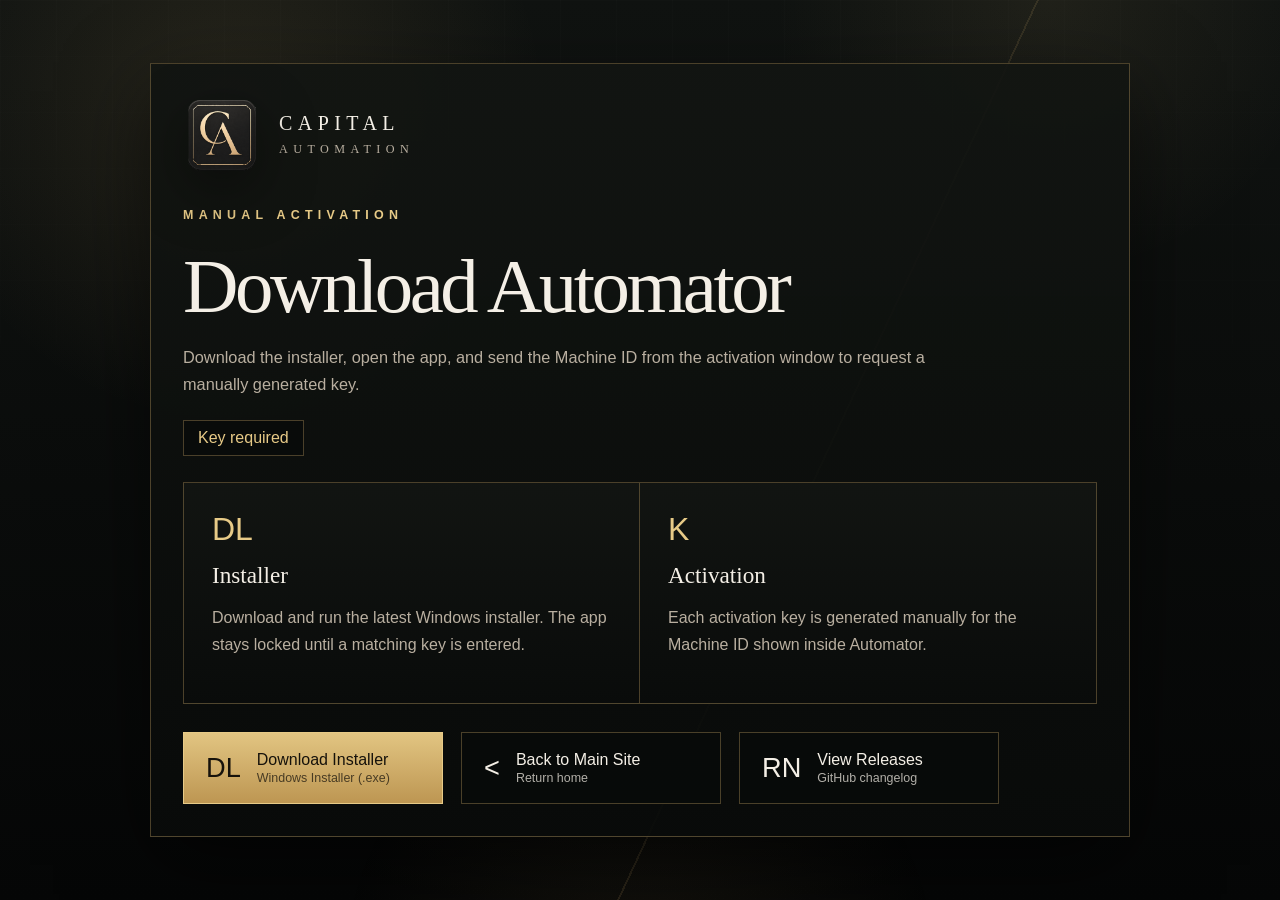
==== commit a77a7be5: "Update success.html download to v0.2.18" ====
--- a/success.html
+++ b/success.html
@@ -49,7 +49,7 @@
       <div class="hero-actions success-actions">
         <a
           class="button primary"
-          href="https://github.com/Pbot22/Automator/releases/download/v0.1.8/Automator-Setup-v0.1.8.exe"
+          href="https://github.com/Pbot22/Automator/releases/download/v0.2.18/Automator-Setup-v0.2.18.exe"
         >
           <span class="button-icon">DL</span>
           Download Installer
--- a/style.css
+++ b/style.css
@@ -78,6 +78,18 @@
   gap: 18px;
   color: var(--text);
   text-decoration: none;
+  outline: none;
+}
+
+.brand:focus,
+.brand:focus-visible,
+.brand-logo:focus,
+.brand-logo:focus-visible {
+  outline: none;
+}
+
+.brand:focus-visible .brand-logo {
+  box-shadow: 0 0 0 1px var(--gold-bright), 0 0 24px rgba(201, 167, 103, 0.28);
 }
 
 .brand-logo {
@@ -248,9 +260,7 @@
 .button-icon {
   grid-row: 1 / span 2;
   color: currentColor;
-  font-size: 1rem;
-  font-weight: 700;
-  letter-spacing: 0.08em;
+  font-size: 1.7rem;
 }
 
 .trust-row {
@@ -281,8 +291,7 @@
 .line-icon {
   grid-row: 1 / span 2;
   color: var(--gold-bright);
-  font-family: Georgia, "Times New Roman", serif;
-  font-size: 1.25rem;
+  font-size: 1.6rem;
 }
 
 .trust-row strong {
@@ -320,8 +329,7 @@
 .key-mark,
 .feature-icon {
   color: var(--gold-bright);
-  font-family: Georgia, "Times New Roman", serif;
-  font-size: 1.6rem;
+  font-size: 2rem;
 }
 
 .activation-panel h2,
